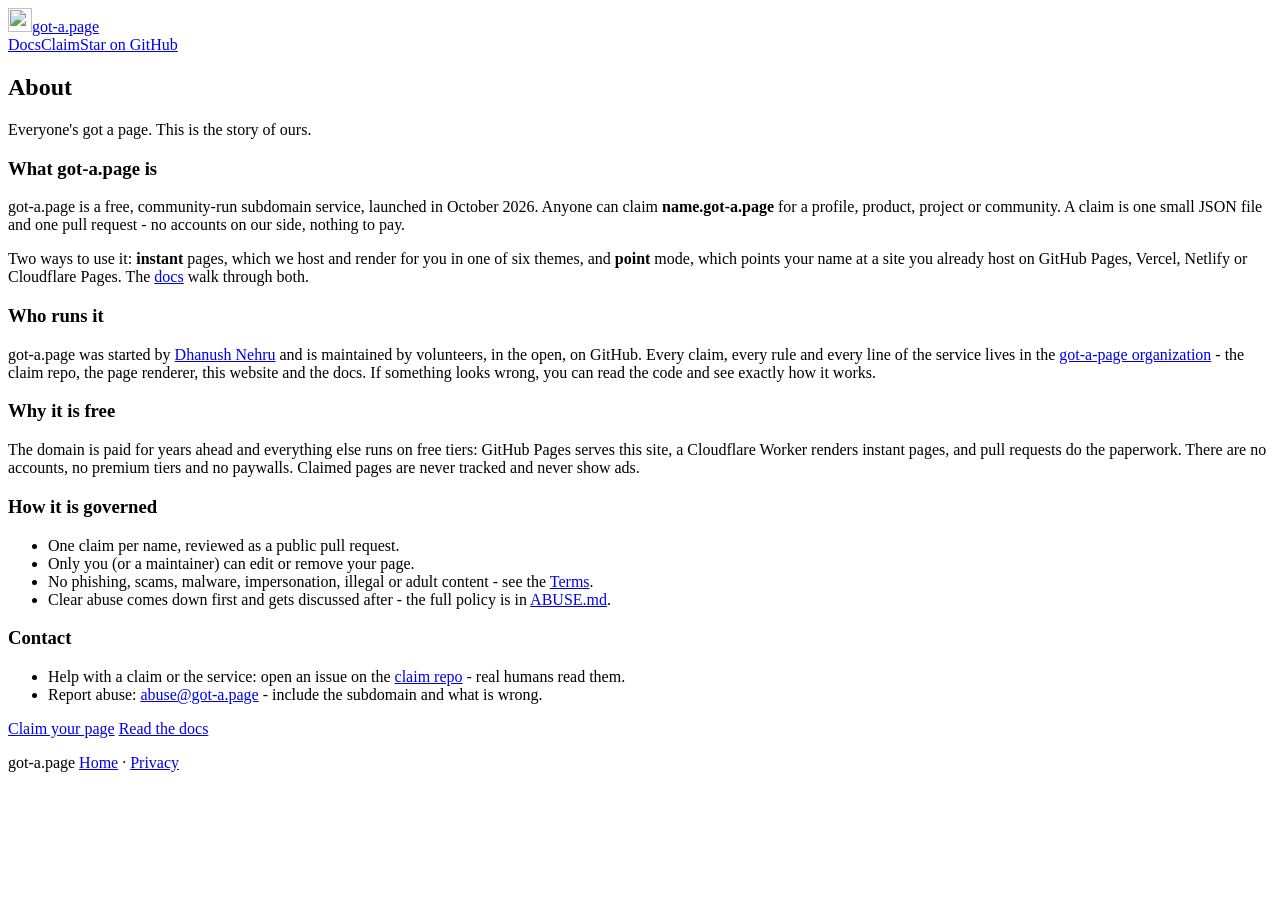
==== about/index.html @ 3a295ed6 "Add About and Privacy pages, consistent footer links, sitemap update Grounded in the AdSense 'Low va" ====
<!doctype html>
<html lang="en">
<head>
<meta charset="utf-8">
<meta name="viewport" content="width=device-width, initial-scale=1">
<title>About - got-a.page</title>
<meta name="description" content="Who runs got-a.page, why it is free, and how to reach the people behind it.">
<meta property="og:type" content="website">
<meta property="og:title" content="About - got-a.page">
<meta property="og:url" content="https://got-a.page/about/">
<meta property="og:description" content="Who runs got-a.page, why it is free, and how to reach the people behind it.">
<meta property="og:image" content="https://got-a.page/assets/social-card.png">
<link rel="canonical" href="https://got-a.page/about/">
<meta name="twitter:card" content="summary_large_image">
<link rel="stylesheet" href="../styles.css">
<link rel="icon" type="image/svg+xml" href="/assets/favicon.svg">
</head>
<body>
<div class="wrap">
  <nav>
    <a class="brand" href="/"><img src="/assets/favicon.svg" alt="" width="24" height="24">got-a<span>.</span>page</a>
    <div class="links"><a href="/docs">Docs</a><a href="/claim">Claim</a><a href="https://github.com/got-a-page/claim">Star on GitHub</a></div>
  </nav>
  <section class="doc">
    <h2>About</h2>
    <p class="sub">Everyone's got a page. This is the story of ours.</p>

    <h3>What got-a.page is</h3>
    <p>got-a.page is a free, community-run subdomain service, launched in October 2026. Anyone can claim
    <strong>name.got-a.page</strong> for a profile, product, project or community. A claim is one small JSON
    file and one pull request - no accounts on our side, nothing to pay.</p>
    <p>Two ways to use it: <strong>instant</strong> pages, which we host and render for you in one of six themes,
    and <strong>point</strong> mode, which points your name at a site you already host on GitHub Pages, Vercel,
    Netlify or Cloudflare Pages. The <a href="/docs">docs</a> walk through both.</p>

    <h3>Who runs it</h3>
    <p>got-a.page was started by <a href="https://github.com/DhanushNehru">Dhanush Nehru</a> and is maintained
    by volunteers, in the open, on GitHub. Every claim, every rule and every line of the service lives in the
    <a href="https://github.com/got-a-page">got-a-page organization</a> - the claim repo, the page renderer,
    this website and the docs. If something looks wrong, you can read the code and see exactly how it works.</p>

    <h3>Why it is free</h3>
    <p>The domain is paid for years ahead and everything else runs on free tiers: GitHub Pages serves this site,
    a Cloudflare Worker renders instant pages, and pull requests do the paperwork. There are no accounts,
    no premium tiers and no paywalls. Claimed pages are never tracked and never show ads.</p>

    <h3>How it is governed</h3>
    <ul>
      <li>One claim per name, reviewed as a public pull request.</li>
      <li>Only you (or a maintainer) can edit or remove your page.</li>
      <li>No phishing, scams, malware, impersonation, illegal or adult content - see the
        <a href="https://github.com/got-a-page/claim/blob/main/TERMS.md">Terms</a>.</li>
      <li>Clear abuse comes down first and gets discussed after - the full policy is in
        <a href="https://github.com/got-a-page/claim/blob/main/ABUSE.md">ABUSE.md</a>.</li>
    </ul>

    <h3>Contact</h3>
    <ul>
      <li>Help with a claim or the service: open an issue on the
        <a href="https://github.com/got-a-page/claim/issues">claim repo</a> - real humans read them.</li>
      <li>Report abuse: <a href="mailto:abuse@got-a.page">abuse@got-a.page</a> - include the subdomain and what is wrong.</li>
    </ul>

    <p><a class="btn" href="/claim">Claim your page</a> <a class="btn ghost" href="/docs">Read the docs</a></p>
  </section>
  <footer>
    <span>got-a.page</span>
    <span><a href="/">Home</a> &middot; <a href="/privacy">Privacy</a></span>
  </footer>
</div>
</body>
</html>
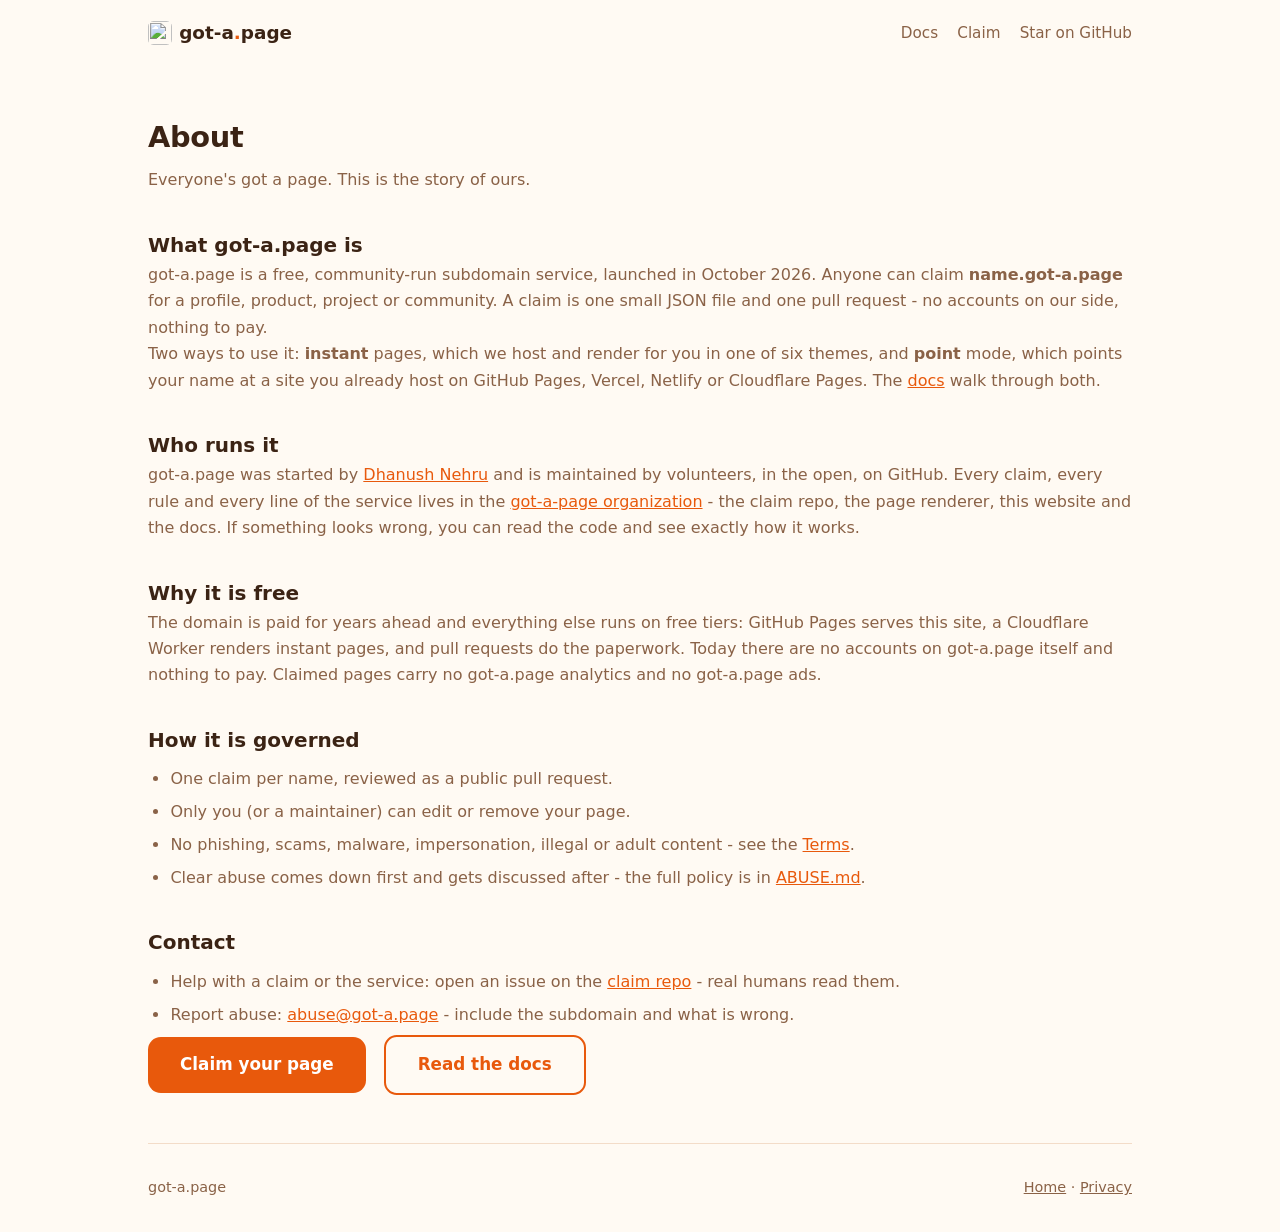
==== commit 058d531e: "Narrow privacy claims to verifiable practice, responsive nav wrap - Privacy: scope no-tracking/no-ad" ====
--- a/about/index.html
+++ b/about/index.html
@@ -41,8 +41,8 @@
 
     <h3>Why it is free</h3>
     <p>The domain is paid for years ahead and everything else runs on free tiers: GitHub Pages serves this site,
-    a Cloudflare Worker renders instant pages, and pull requests do the paperwork. There are no accounts,
-    no premium tiers and no paywalls. Claimed pages are never tracked and never show ads.</p>
+    a Cloudflare Worker renders instant pages, and pull requests do the paperwork. Today there are no accounts
+    on got-a.page itself and nothing to pay. Claimed pages carry no got-a.page analytics and no got-a.page ads.</p>
 
     <h3>How it is governed</h3>
     <ul>
--- a/styles.css
+++ b/styles.css
@@ -0,0 +1,87 @@
+/* got-a.page website - hand-rolled, no frameworks, light and dark. */
+:root{
+  --bg:#fffaf3; --surface:#ffffff; --text:#3b2314; --muted:#8a6247;
+  --accent:#e8590c; --accent-soft:#ffe8d9; --ring:#f3dcc8; --code:#fff1e3;
+}
+@media (prefers-color-scheme: dark){
+  :root{
+    --bg:#17100b; --surface:#241a12; --text:#f7ece1; --muted:#c9a183;
+    --accent:#ff914d; --accent-soft:#3a2415; --ring:#4a3a26; --code:#2b1d13;
+  }
+}
+*{box-sizing:border-box;margin:0}
+html{scroll-behavior:smooth}
+body{font-family:ui-sans-serif,system-ui,-apple-system,"Segoe UI",Roboto,"Helvetica Neue",Arial,sans-serif;
+background:var(--bg);color:var(--text);line-height:1.65;-webkit-font-smoothing:antialiased}
+a{color:var(--accent)}
+.wrap{max-width:64rem;margin:0 auto;padding:0 1.25rem}
+nav{display:flex;align-items:center;justify-content:space-between;padding:1.1rem 0}
+.brand{display:inline-flex;align-items:center;white-space:nowrap;font-weight:800;font-size:1.15rem;color:var(--text);text-decoration:none}
+.brand img{display:block;width:1.5rem;height:1.5rem;margin-right:.45rem;border-radius:.35rem}
+.brand span{color:var(--accent)}
+nav .links a{margin-left:1.2rem;text-decoration:none;color:var(--muted);font-size:.95rem}
+nav .links a:hover{color:var(--accent)}
+@media (max-width:560px){
+  nav{flex-wrap:wrap;row-gap:.4rem}
+  nav .links{display:flex;flex-wrap:wrap;justify-content:flex-end;gap:.4rem .9rem}
+  nav .links a{margin-left:0;font-size:.9rem}
+}
+.hero{text-align:center;padding:4.5rem 0 3.5rem}
+.hero h1{font-size:clamp(2.2rem,6vw,3.6rem);line-height:1.1;letter-spacing:-.02em}
+.hero h1 em{font-style:normal;color:var(--accent)}
+.hero p{color:var(--muted);font-size:1.15rem;max-width:34rem;margin:1rem auto 0}
+.checker{margin:2.2rem auto 0;max-width:36rem;display:flex;background:var(--surface);
+border:2px solid var(--ring);border-radius:999px;padding:.4rem;align-items:center}
+.checker input{flex:1;border:0;background:transparent;color:var(--text);font-size:1.05rem;
+padding:.7rem 1rem;outline:none;min-width:0}
+.checker .suffix{color:var(--muted);font-size:.95rem;padding-right:.5rem;white-space:nowrap}
+.checker button{border:0;border-radius:999px;background:var(--accent);color:#fff;
+padding:.75rem 1.4rem;font-size:1rem;font-weight:600;cursor:pointer}
+.checker button:hover{filter:brightness(1.07)}
+#result{min-height:2rem;margin-top:1rem;font-size:1.05rem}
+#result.taken{color:#c92a2a}
+#result.free{color:#2b8a3e;font-weight:600}
+#result a{color:inherit;text-decoration:underline}
+.counter{display:inline-flex;gap:.5rem;align-items:center;margin-top:2rem;background:var(--surface);
+border:1px solid var(--ring);border-radius:999px;padding:.45rem 1.1rem;color:var(--muted);font-size:.95rem}
+.counter strong{color:var(--accent);font-size:1.15rem}
+section{padding:3rem 0}
+h2{font-size:1.8rem;letter-spacing:-.01em;margin-bottom:.4rem}
+.sub{color:var(--muted);margin-bottom:2rem}
+.modes{display:grid;grid-template-columns:repeat(auto-fit,minmax(17rem,1fr));gap:1.25rem}
+.card{background:var(--surface);border:1px solid var(--ring);border-radius:1.1rem;padding:1.8rem}
+.card h3{font-size:1.25rem;margin-bottom:.5rem}
+.card p{color:var(--muted);font-size:.98rem}
+.card .tag{display:inline-block;background:var(--accent-soft);color:var(--accent);
+border-radius:999px;padding:.15rem .7rem;font-size:.8rem;font-weight:700;margin-bottom:.9rem}
+code,pre{font-family:ui-monospace,SFMono-Regular,Menlo,Consolas,monospace}
+pre{background:var(--code);border-radius:.8rem;padding:1rem;overflow:auto;font-size:.85rem;
+margin-top:1rem;line-height:1.5}
+.cta-row{text-align:center;padding:3.5rem 0}
+.btn{display:inline-block;background:var(--accent);color:#fff;text-decoration:none;
+padding:.9rem 2rem;border-radius:.8rem;font-weight:700;font-size:1.05rem}
+.btn.ghost{background:transparent;color:var(--accent);border:2px solid var(--accent);margin-left:.8rem}
+footer{border-top:1px solid var(--ring);padding:2rem 0;color:var(--muted);font-size:.9rem;
+display:flex;justify-content:space-between;flex-wrap:wrap;gap:1rem}
+footer a{color:var(--muted)}
+/* docs */
+.doc h3{margin-top:2.2rem;font-size:1.25rem}
+.doc p,.doc li{color:var(--muted)}
+.doc ul,.doc ol{padding-left:1.4rem;margin-top:.6rem}
+.doc li{margin-bottom:.4rem}
+.doc table{width:100%;border-collapse:collapse;margin-top:1rem;font-size:.95rem}
+.doc th,.doc td{border:1px solid var(--ring);padding:.5rem .7rem;text-align:left}
+.doc th{background:var(--surface)}
+.toc{background:var(--surface);border:1px solid var(--ring);border-radius:1rem;padding:1.2rem 1.5rem;margin:1.5rem 0}
+.toc a{display:block;padding:.15rem 0;text-decoration:none}
+/* claim form */
+.field{margin-bottom:1.3rem}
+label{display:block;font-weight:600;margin-bottom:.35rem}
+.hint{font-weight:400;color:var(--muted);font-size:.88rem}
+input[type=text],input[type=url],select,textarea{width:100%;background:var(--surface);
+border:1.5px solid var(--ring);border-radius:.6rem;padding:.65rem .8rem;font-size:1rem;color:var(--text)}
+input:focus,select:focus,textarea:focus{outline:2px solid var(--accent);border-color:transparent}
+.row{display:grid;grid-template-columns:1fr 1fr;gap:1rem}
+@media (max-width:36rem){.row{grid-template-columns:1fr}}
+#jsonOut{white-space:pre;min-height:8rem}
+.step{font-weight:700;color:var(--accent);margin-top:1.5rem}
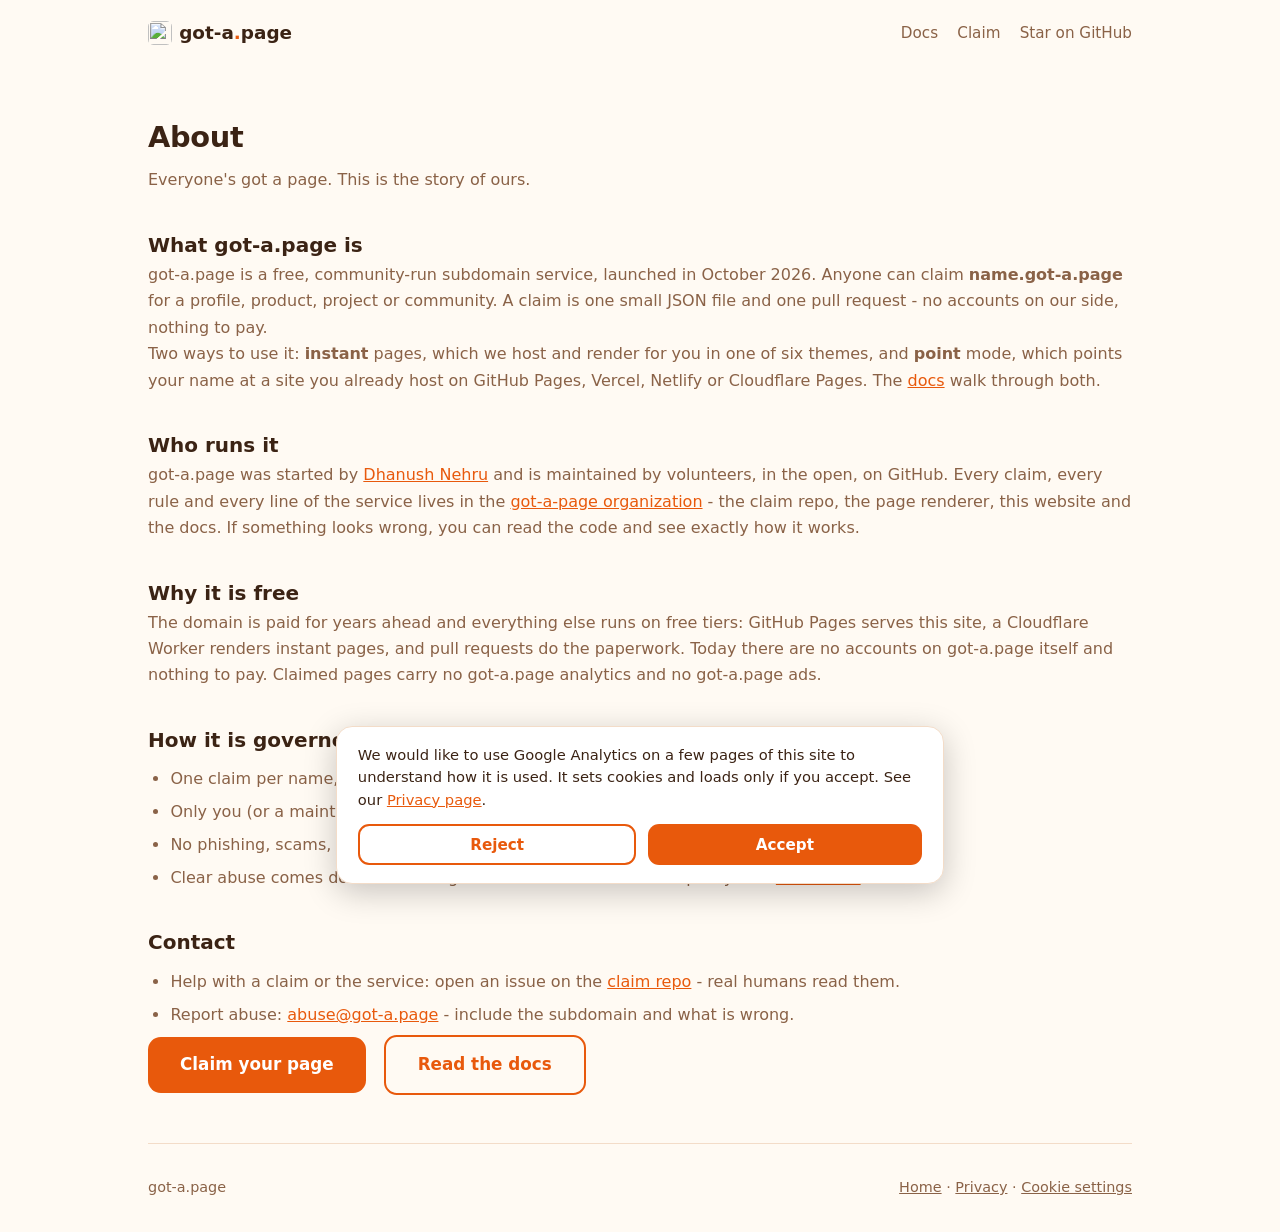
==== commit dac2c2dc: "Add cookie settings link to footer" ====
--- a/about/index.html
+++ b/about/index.html
@@ -1,6 +1,7 @@
 <!doctype html>
 <html lang="en">
 <head>
+<script src="/consent.js" defer></script>
 <meta charset="utf-8">
 <meta name="viewport" content="width=device-width, initial-scale=1">
 <title>About - got-a.page</title>
@@ -65,7 +66,7 @@
   </section>
   <footer>
     <span>got-a.page</span>
-    <span><a href="/">Home</a> &middot; <a href="/privacy">Privacy</a></span>
+    <span><a href="/">Home</a> &middot; <a href="/privacy">Privacy</a> &middot; <a href="#" data-cookie-settings>Cookie settings</a></span>
   </footer>
 </div>
 </body>
--- a/styles.css
+++ b/styles.css
@@ -85,3 +85,19 @@
 @media (max-width:36rem){.row{grid-template-columns:1fr}}
 #jsonOut{white-space:pre;min-height:8rem}
 .step{font-weight:700;color:var(--accent);margin-top:1.5rem}
+
+/* consent banner */
+.consent-banner{position:fixed;left:50%;transform:translateX(-50%);bottom:1rem;z-index:1000;
+width:calc(100% - 2rem);max-width:38rem;background:var(--surface);border:1px solid var(--ring);
+border-radius:1rem;padding:1.1rem 1.3rem;box-shadow:0 .5rem 2rem rgba(0,0,0,.22)}
+.consent-banner p{font-size:.92rem;color:var(--text);margin-bottom:.85rem;line-height:1.5}
+.consent-choices{display:flex;gap:.7rem;flex-wrap:wrap}
+.consent-btn{flex:1;min-width:7.5rem;border-radius:.7rem;padding:.6rem 1rem;font-size:.95rem;
+font-weight:600;cursor:pointer;font-family:inherit}
+.consent-accept{border:0;background:var(--accent);color:#fff}
+.consent-accept:hover{filter:brightness(1.07)}
+.consent-reject{background:transparent;color:var(--accent);border:2px solid var(--accent)}
+@media (max-width:420px){
+  .consent-banner{padding:.9rem 1rem}
+  .consent-btn{min-width:100%}
+}
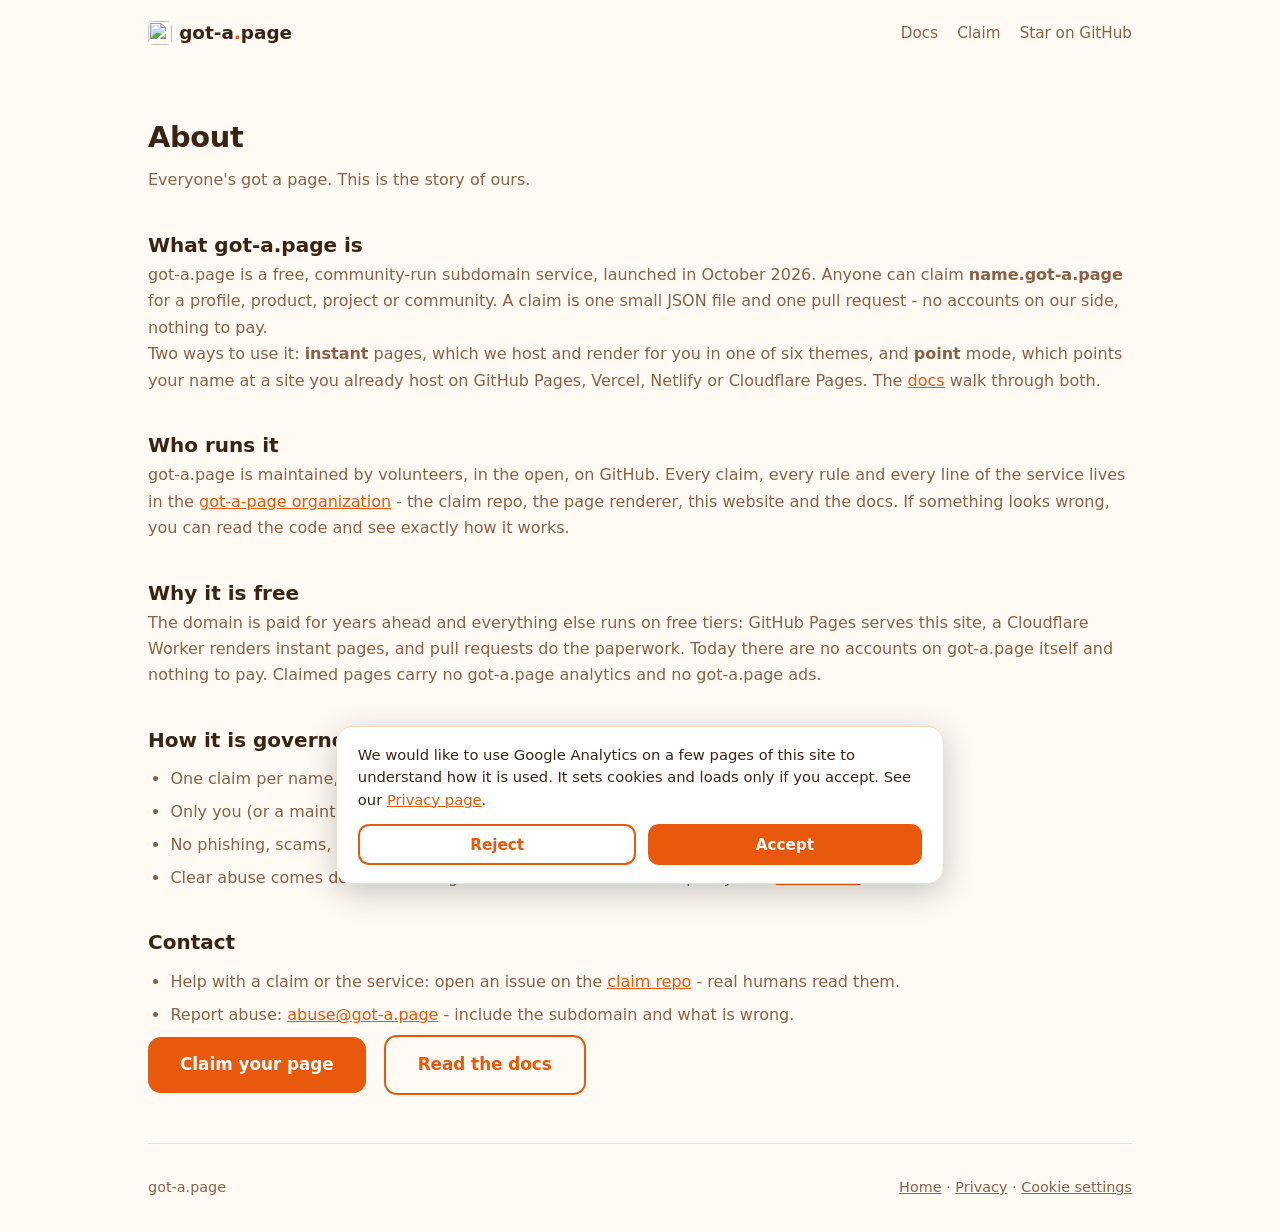
==== commit e5d96444: "Remove personal created-by credit from About" ====
--- a/about/index.html
+++ b/about/index.html
@@ -35,8 +35,7 @@
     Netlify or Cloudflare Pages. The <a href="/docs">docs</a> walk through both.</p>
 
     <h3>Who runs it</h3>
-    <p>got-a.page was started by <a href="https://github.com/DhanushNehru">Dhanush Nehru</a> and is maintained
-    by volunteers, in the open, on GitHub. Every claim, every rule and every line of the service lives in the
+    <p>got-a.page is maintained by volunteers, in the open, on GitHub. Every claim, every rule and every line of the service lives in the
     <a href="https://github.com/got-a-page">got-a-page organization</a> - the claim repo, the page renderer,
     this website and the docs. If something looks wrong, you can read the code and see exactly how it works.</p>
 
